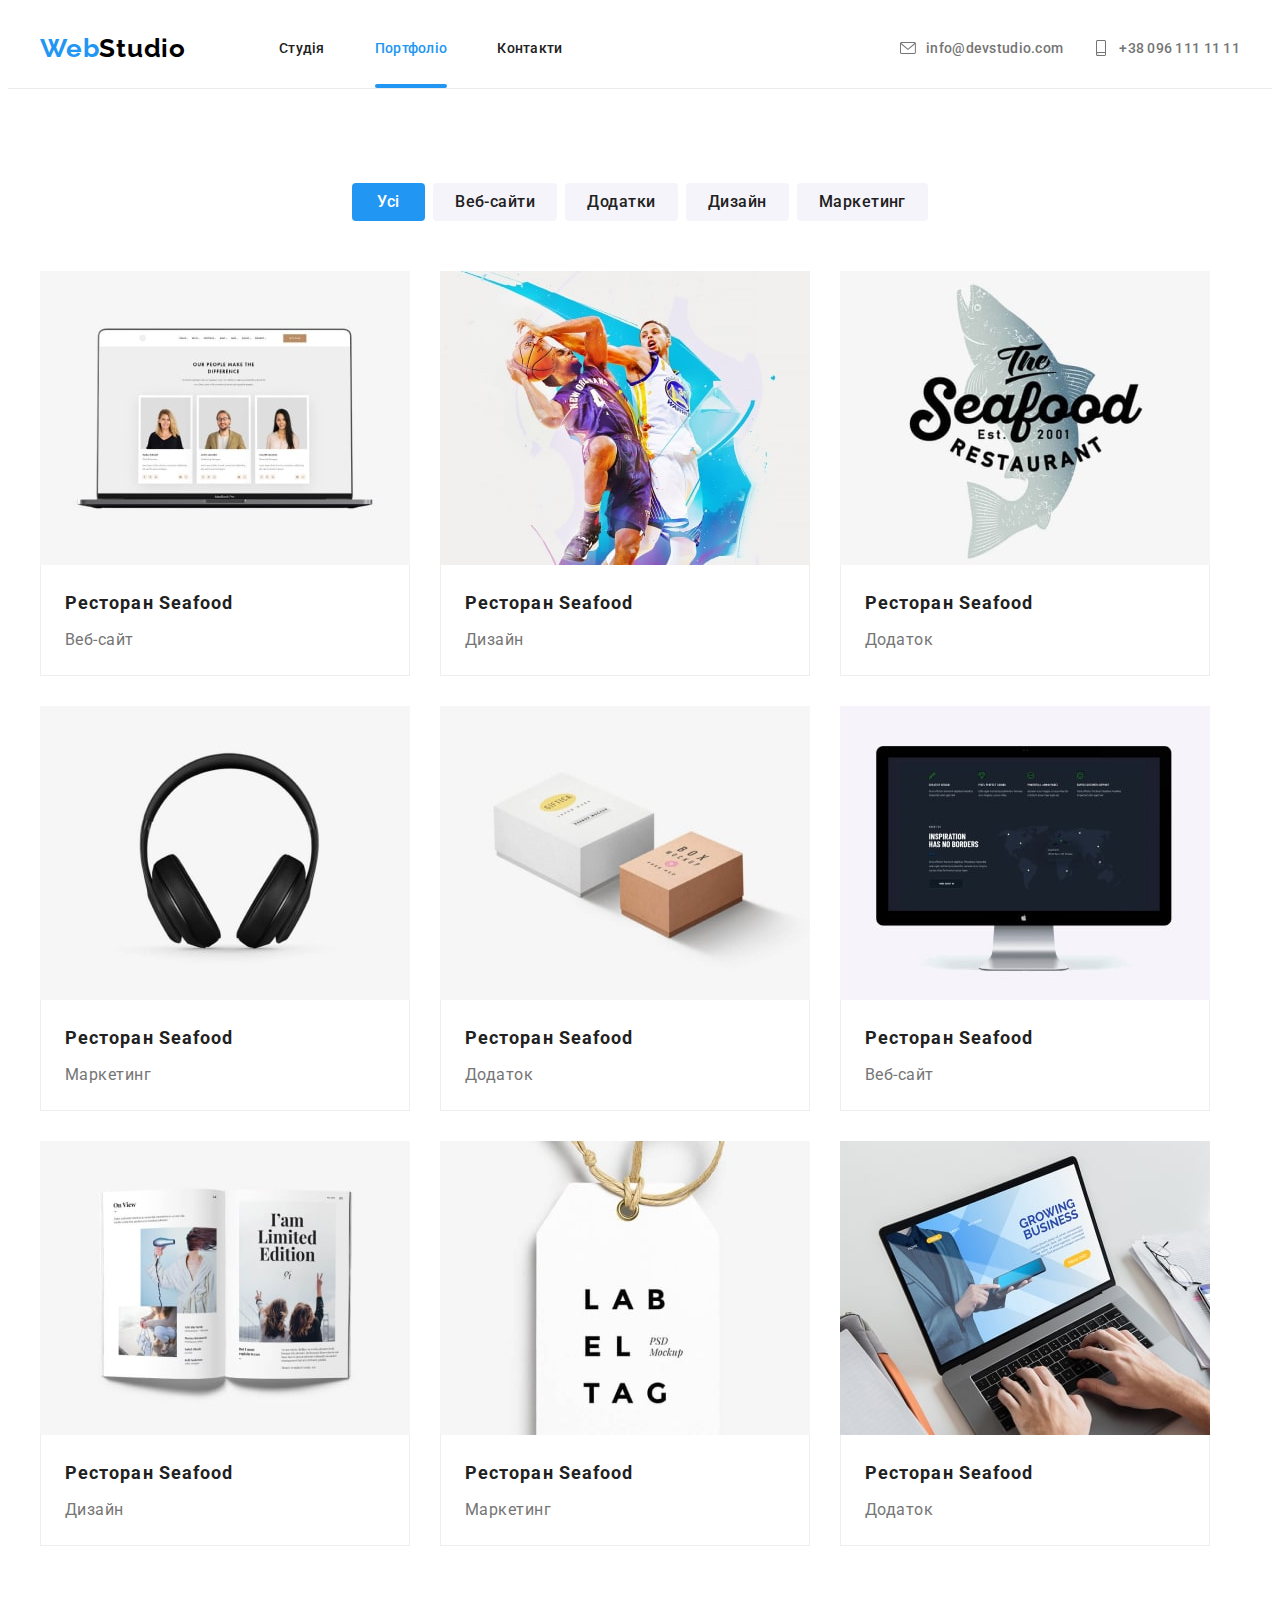
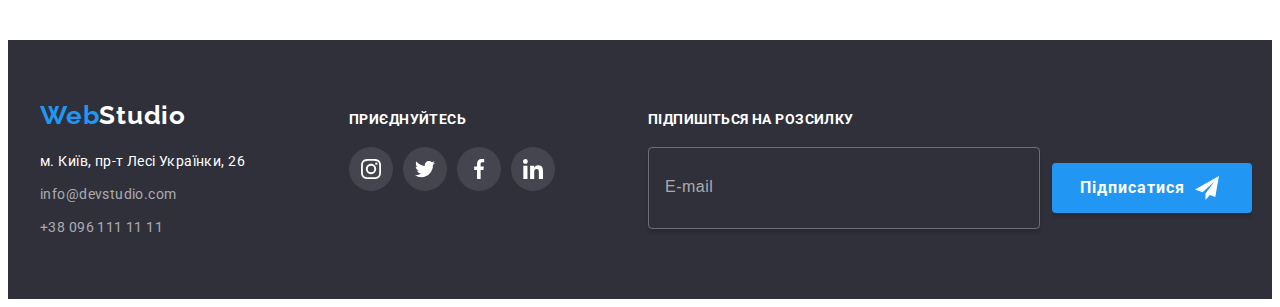
==== portfolio.html @ dbd028e9 "created repository" ====
<!DOCTYPE html>
<html lang="uk">
  <head>
    <meta charset="UTF-8" />
    <meta name="viewport" content="width=device-width, initial-scale=1.0" />
    <title>WebStudio</title>
    <link rel="preconnect" href="https://fonts.googleapis.com" />
    <link rel="preconnect" href="https://fonts.gstatic.com" crossorigin />
    <link
      href="https://fonts.googleapis.com/css2?family=Raleway:wght@700&family=Roboto:wght@400;500;700;900&display=swap"
      rel="stylesheet"
    />
    <link
      rel="stylesheet"
      href="https://cdnjs.cloudflare.com/ajax/libs/modern-normalize/2.0.0/modern-normalize.min.css"
      integrity="sha512-4xo8blKMVCiXpTaLzQSLSw3KFOVPWhm/TRtuPVc4WG6kUgjH6J03IBuG7JZPkcWMxJ5huwaBpOpnwYElP/m6wg=="
      crossorigin="anonymous"
      referrerpolicy="no-referrer"
    />
    <link rel="stylesheet" href="./css/styles.css" />
  </head>
  <body>
    <!-- header -->
    <header class="header">
      <div class="container header-wrapper">
        <nav class="site-nav-wrapper">
          <a class="logo" href="./index.html" lang="en"
            ><span class="accent">Web</span>Studio</a
          >
          <ul class="site-nav">
            <li class="site-nav-item">
              <a href="./index.html" class="link site-nav-link">Студія</a>
            </li>
            <li class="site-nav-item">
              <a href="./portfolio.html" class="link current site-nav-link"
                >Портфоліо</a
              >
            </li>
            <li class="site-nav-item">
              <a href="" class="link site-nav-link">Контакти</a>
            </li>
          </ul>
        </nav>

        <ul class="header-contacts-wrapper">
          <li class="header-contacts-item">
            <a href="mailto:info@devstudio.com" class="link contacts-link">
              <svg class="header-contacts-icon">
                <use href="./images/icons.svg#icon-envelope"></use>
              </svg>
              info@devstudio.com</a
            >
          </li>
          <li class="header-contacts-item">
            <a href="tel:+380961111111" class="link contacts-link">
              <svg class="header-contacts-icon">
                <use href="./images/icons.svg#icon-smartphone"></use></svg
              >+38 096 111 11 11</a
            >
          </li>
        </ul>
      </div>
    </header>

    <!-- main content -->
    <main>
      <section class="portfolio">
        <div class="container">
          <h1 class="visually-hidden">Портфоліо</h1>
          <ul class="list button-list">
            <li>
              <button type="button" class="button portfolio-button accent">
                Усі
              </button>
            </li>
            <li>
              <button type="button" class="button portfolio-button">
                Веб-сайти
              </button>
            </li>
            <li>
              <button type="button" class="button portfolio-button">
                Додатки
              </button>
            </li>
            <li>
              <button type="button" class="button portfolio-button">
                Дизайн
              </button>
            </li>
            <li>
              <button type="button" class="button portfolio-button">
                Маркетинг
              </button>
            </li>
          </ul>
          <!-- portfolio cards -->
          <ul class="list cards-list">
            <li class="cards-item">
              <a class="link cards-link" href=""
                ><div class="cards-thumb">
                  <img
                    class="carts-pic"
                    src="./images/portfolio-1.jpg"
                    alt="Ресторан"
                    width="370"
                    height="294"
                  />
                  <div class="hover-overlay">
                    <p class="overlay-content">
                      Ресурс пропонує комплексні пропозиції з різним рівнем
                      функціоналу та сервісів. Все це дозволить відвідувачу
                      отримати вичерпні відомості про компанію чи приватну
                      особу.
                    </p>
                  </div>
                </div>
                <div class="cards-content">
                  <h2 class="portfolio-title">Ресторан Seafood</h2>
                  <p class="portfolio-subtitle">Веб-сайт</p>
                </div>
              </a>
            </li>
            <li class="cards-item">
              <a class="link cards-link" href=""
                ><div class="cards-thumb">
                  <img
                    class="carts-pic"
                    src="./images/portfolio-2.jpg"
                    alt="Ресторан"
                    width="370"
                    height="294"
                  />
                  <div class="hover-overlay">
                    <p class="overlay-content">
                      Ресурс пропонує комплексні пропозиції з різним рівнем
                      функціоналу та сервісів. Все це дозволить відвідувачу
                      отримати вичерпні відомості про компанію чи приватну
                      особу.
                    </p>
                  </div>
                </div>
                <div class="cards-content">
                  <h2 class="portfolio-title">Ресторан Seafood</h2>
                  <p class="portfolio-subtitle">Дизайн</p>
                </div>
              </a>
            </li>
            <li class="cards-item">
              <a class="link cards-link" href=""
                ><div class="cards-thumb">
                  <img
                    class="carts-pic"
                    src="./images/portfolio-3.jpg"
                    alt="Ресторан"
                    width="370"
                    height="294"
                  />
                  <div class="hover-overlay">
                    <p class="overlay-content">
                      Ресурс пропонує комплексні пропозиції з різним рівнем
                      функціоналу та сервісів. Все це дозволить відвідувачу
                      отримати вичерпні відомості про компанію чи приватну
                      особу.
                    </p>
                  </div>
                </div>
                <div class="cards-content">
                  <h2 class="portfolio-title">Ресторан Seafood</h2>
                  <p class="portfolio-subtitle">Додаток</p>
                </div>
              </a>
            </li>
            <li class="cards-item">
              <a class="link cards-link" href=""
                ><div class="cards-thumb">
                  <img
                    class="carts-pic"
                    src="./images/portfolio-4.jpg"
                    alt="Ресторан"
                    width="370"
                    height="294"
                  />
                  <div class="hover-overlay">
                    <p class="overlay-content">
                      Ресурс пропонує комплексні пропозиції з різним рівнем
                      функціоналу та сервісів. Все це дозволить відвідувачу
                      отримати вичерпні відомості про компанію чи приватну
                      особу.
                    </p>
                  </div>
                </div>
                <div class="cards-content">
                  <h2 class="portfolio-title">Ресторан Seafood</h2>
                  <p class="portfolio-subtitle">Маркетинг</p>
                </div>
              </a>
            </li>
            <li class="cards-item">
              <a class="link cards-link" href=""
                ><div class="cards-thumb">
                  <img
                    class="carts-pic"
                    src="./images/portfolio-5.jpg"
                    alt="Ресторан"
                    width="370"
                    height="294"
                  />
                  <div class="hover-overlay">
                    <p class="overlay-content">
                      Ресурс пропонує комплексні пропозиції з різним рівнем
                      функціоналу та сервісів. Все це дозволить відвідувачу
                      отримати вичерпні відомості про компанію чи приватну
                      особу.
                    </p>
                  </div>
                </div>
                <div class="cards-content">
                  <h2 class="portfolio-title">Ресторан Seafood</h2>
                  <p class="portfolio-subtitle">Додаток</p>
                </div>
              </a>
            </li>
            <li class="cards-item">
              <a class="link cards-link" href=""
                ><div class="cards-thumb">
                  <img
                    class="carts-pic"
                    src="./images/portfolio-6.jpg"
                    alt="Ресторан"
                    width="370"
                    height="294"
                  />
                  <div class="hover-overlay">
                    <p class="overlay-content">
                      Ресурс пропонує комплексні пропозиції з різним рівнем
                      функціоналу та сервісів. Все це дозволить відвідувачу
                      отримати вичерпні відомості про компанію чи приватну
                      особу.
                    </p>
                  </div>
                </div>
                <div class="cards-content">
                  <h2 class="portfolio-title">Ресторан Seafood</h2>
                  <p class="portfolio-subtitle">Веб-сайт</p>
                </div>
              </a>
            </li>
            <li class="cards-item">
              <a class="link cards-link" href=""
                ><div class="cards-thumb">
                  <img
                    class="carts-pic"
                    src="./images/portfolio-7.jpg"
                    alt="Ресторан"
                    width="370"
                    height="294"
                  />
                  <div class="hover-overlay">
                    <p class="overlay-content">
                      Ресурс пропонує комплексні пропозиції з різним рівнем
                      функціоналу та сервісів. Все це дозволить відвідувачу
                      отримати вичерпні відомості про компанію чи приватну
                      особу.
                    </p>
                  </div>
                </div>
                <div class="cards-content">
                  <h2 class="portfolio-title">Ресторан Seafood</h2>
                  <p class="portfolio-subtitle">Дизайн</p>
                </div>
              </a>
            </li>
            <li class="cards-item">
              <a class="link cards-link" href=""
                ><div class="cards-thumb">
                  <img
                    class="carts-pic"
                    src="./images/portfolio-8.jpg"
                    alt="Ресторан"
                    width="370"
                    height="294"
                  />
                  <div class="hover-overlay">
                    <p class="overlay-content">
                      Ресурс пропонує комплексні пропозиції з різним рівнем
                      функціоналу та сервісів. Все це дозволить відвідувачу
                      отримати вичерпні відомості про компанію чи приватну
                      особу.
                    </p>
                  </div>
                </div>
                <div class="cards-content">
                  <h2 class="portfolio-title">Ресторан Seafood</h2>
                  <p class="portfolio-subtitle">Маркетинг</p>
                </div>
              </a>
            </li>
            <li class="cards-item">
              <a class="link cards-link" href=""
                ><div class="cards-thumb">
                  <img
                    class="carts-pic"
                    src="./images/portfolio-9.jpg"
                    alt="Ресторан"
                    width="370"
                    height="294"
                  />
                  <div class="hover-overlay">
                    <p class="overlay-content">
                      Ресурс пропонує комплексні пропозиції з різним рівнем
                      функціоналу та сервісів. Все це дозволить відвідувачу
                      отримати вичерпні відомості про компанію чи приватну
                      особу.
                    </p>
                  </div>
                </div>
                <div class="cards-content">
                  <h2 class="portfolio-title">Ресторан Seafood</h2>
                  <p class="portfolio-subtitle">Додаток</p>
                </div>
              </a>
            </li>
          </ul>
        </div>
      </section>
    </main>

    <!-- footer -->
    <footer class="footer">
      <div class="container footer-container">
        <div class="footer-nav">
          <a href="./index.html" lang="en" class="logo"
            ><span class="accent">Web</span>Studio</a
          >
          <address class="address">
            <!-- address list -->
            <ul class="address-list">
              <li class="address-item">
                <a
                  href="https://maps.app.goo.gl/XvSEpXmjgRdSqmz17"
                  target="_blank"
                  rel="nofollow noreferrer noopener"
                  class="link address-map"
                  >м. Київ, пр-т Лесі Українки, 26</a
                >
              </li>
              <li class="address-item">
                <a href="mailto:info@devstudio.com" class="link address-link"
                  >info@devstudio.com</a
                >
              </li>
              <li class="address-item">
                <a href="tel:+380961111111" class="link address-link"
                  >+38 096 111 11 11</a
                >
              </li>
            </ul>
          </address>
        </div>

        <div class="follow-container">
          <p class="follow-title">приєднуйтесь</p>
          <ul class="footer-follow-list">
            <li class="follow-item">
              <a
                href=""
                class="footer-link"
                target="_blank"
                rel="noopener noreferrer nofollow"
              >
                <svg class="footer-icon">
                  <use href="./images/icons.svg#icon-instagram"></use>
                </svg>
              </a>
            </li>
            <li class="follow-item">
              <a
                href=""
                class="footer-link"
                target="_blank"
                rel="noopener noreferrer nofollow"
              >
                <svg class="footer-icon">
                  <use href="./images/icons.svg#icon-twitter"></use>
                </svg>
              </a>
            </li>
            <li class="follow-item">
              <a
                href=""
                class="footer-link"
                target="_blank"
                rel="noopener noreferrer nofollow"
              >
                <svg class="footer-icon">
                  <use href="./images/icons.svg#icon-facebook"></use>
                </svg>
              </a>
            </li>
            <li class="follow-item">
              <a
                href=""
                class="footer-link"
                target="_blank"
                rel="noopener noreferrer nofollow"
              >
                <svg class="footer-icon">
                  <use href="./images/icons.svg#icon-linkedin"></use>
                </svg>
              </a>
            </li>
          </ul>
        </div>

        <form class="subscribe-container">
          <p class="subscribe-title">Підпишіться на розсилку</p>
          <div class="subscribe-input-container">
            <input
              type="email"
              name="subscribe-input"
              class="subscribe-input"
              placeholder="E-mail"
            />
            <button type="submit" class="button primary btn-subscribe">
              Підписатися
              <svg class="subscribe-icon" width="24" height="24">
                <use href="./images/icons.svg#icon-send"></use>
              </svg>
            </button>
          </div>
        </form>
      </div>
    </footer>
  </body>
</html>
---- css/styles.css ----
:root {
  --accent-color: #2196f3;
  --primary-black-color: #000000;
  --primary-white-color: #ffffff;
  --primary-text-color: #757575;
  --secondary-text-color: #212121;
  --inverse-light-text-color: rgba(255, 255, 255, 0.6);
  --lightest-gray-color: #f5f4fa;
  --gray-color: #afb1b8;
}

/* main styles */
body {
  font-family: "Roboto", sans-serif;
  font-size: 14px;
  background-color: var(--primary-white-color);
  color: var(--primary-text-color);
}

h1,
h2,
h3,
h4,
h5,
h6,
p {
  margin: 0;
}

ul {
  padding: 0;
  margin: 0;
  list-style: none;
}

.link {
  text-decoration: none;
  color: var(--primary-text-color);
}

.container {
  width: 1200px;
  margin: 0 auto;
  padding-left: 15px;
  padding-right: 15px;
  /* outline: 2px solid tomato; */
}

.visually-hidden {
  position: absolute;
  width: 1px;
  height: 1px;
  margin: -1px;
  border: 0;
  padding: 0;

  white-space: nowrap;
  clip-path: inset(100%);
  clip: rect(0 0 0 0);
  overflow: hidden;
}

/* buttons */
.button {
  padding: 10px 32px;
  min-width: 200px;
  border-width: 0;
  border-radius: 4px;
  cursor: pointer;

  font-family: inherit;
  color: var(--primary-white-color);
  text-align: center;
}

.button.primary {
  font-weight: 700;
  font-size: 16px;
  line-height: 1.87;
  letter-spacing: 0.06em;
  background-color: #2196f3;
  box-shadow: 0 4px 4px 0 rgba(0, 0, 0, 0.15);
}

.button.primary:active {
  box-shadow: 0 4px 4px 0 rgba(0, 0, 0, 0.15);
  background: #188ce8;
}

/* header */
.header {
  /* padding-top: 24px;
  padding-bottom: 25px; */
  border-bottom: 1px solid #ececec;
}

.header-wrapper {
  display: flex;
  align-items: center;
}

/* logo */
.logo {
  margin-right: 93px;

  font-family: "Raleway", sans-serif;
  font-weight: 700;
  font-size: 26px;
  letter-spacing: 0.03em;
  text-decoration: none;

  color: var(--primary-black-color);
}
.logo .accent {
  color: var(--accent-color);
}

/* navigation */
.site-nav-wrapper {
  display: flex;
  align-items: center;
  margin-right: auto;
}

.site-nav {
  display: flex;
  align-items: center;
  column-gap: 50px;
}

.site-nav-link {
  position: relative;
  display: block;
  padding-top: 32px;
  padding-bottom: 32px;
}

.current.site-nav-link::after {
  content: "";
  position: absolute;
  left: 0;
  bottom: 0;
  display: block;
  width: 100%;
  height: 4px;

  background: #2196f3;
  border-radius: 2px;
}

.site-nav .link {
  font-weight: 500;
  letter-spacing: 0.02em;
  color: var(--secondary-text-color);

  transition: color 250ms cubic-bezier(0.4, 0, 0.2, 1);
}

.site-nav .link:hover,
.site-nav .link:focus {
  color: var(--accent-color);
}

.link.current {
  color: var(--accent-color);
}

/* contacts */

.header-contacts-wrapper {
  display: flex;
  gap: 30px;
  align-items: center;
}

.header-contacts-item {
  display: flex;
  gap: 10px;
  align-items: center;

  font-weight: 500;
  letter-spacing: 0.02em;
}

.contacts-link {
  display: flex;
  gap: 10px;
  align-items: center;
  padding-top: 20px;
  padding-bottom: 20px;

  transition-property: color;
  transition-duration: 250ms;
  transition-timing-function: cubic-bezier(0.4, 0, 0.2, 1);
}

.contacts-link:hover,
.contacts-link:focus {
  color: var(--accent-color);
}

.header-contacts-icon {
  width: 16px;
  height: 16px;
  fill: currentColor;
}

/* hero */
.hero {
  margin-right: auto;
  margin-left: auto;
  padding-top: 200px;
  padding-bottom: 200px;
  text-align: center;
  background: #c4c4c4;
  background-image: linear-gradient(
      rgba(47, 48, 58, 0.4),
      rgba(47, 48, 58, 0.4)
    ),
    url(../images/hero-bg.jpg);
  max-width: 1600px;
  background-repeat: no-repeat;
  background-position: center;
  background-size: cover;
}

.hero-title {
  width: 696px;
  margin-bottom: 30px;
  margin-left: auto;
  margin-right: auto;

  font-weight: 900;
  font-size: 44px;
  line-height: 1.36;
  letter-spacing: 0.06em;
  text-transform: uppercase;
  text-align: center;
  color: var(--primary-white-color);
}

/* sections */
.section {
  padding-top: 94px;
  padding-bottom: 94px;
}

.section .title {
  color: var(--secondary-text-color);
  font-size: 36px;
  letter-spacing: 0.03em;
  text-align: center;
}

/* benefits */

.benefits-list {
  display: flex;
  column-gap: 30px;
}

/* .benefits-item {
  background-color: teal;
} */

.benefits-pic {
  display: flex;
  justify-content: center;
  align-items: center;
  margin-bottom: 30px;
  width: 270px;
  height: 120px;
  background-color: var(--lightest-gray-color);
  border-radius: 4px;
}

.benefits-icon {
  width: 70px;
  height: 70px;
}

.benefits-title {
  margin-bottom: 10px;

  font-size: 14px;
  letter-spacing: 0.03em;
  text-transform: uppercase;
  color: var(--secondary-text-color);
}

.benefits .content {
  line-height: 1.71;
  letter-spacing: 0.03em;
}

/* what we do */
.works {
  padding-top: 0;
}

.works .title {
  margin-bottom: 50px;
}

.works-list {
  display: flex;
  column-gap: 30px;
}

.works-thumb {
  position: relative;
  width: 370px;
  height: 294px;
  background: var(--gray-color);
}

.works-pic {
  display: block;
  width: 100%;
  height: 100%;
  object-fit: cover;
}

.works-label {
  position: absolute;
  bottom: 0;
  left: 0;
  width: 100%;
  padding-top: 27px;
  padding-bottom: 27px;

  background: rgba(47, 48, 58, 0.8);
  font-weight: 700;
  letter-spacing: 0.03em;
  text-transform: uppercase;
  text-align: center;
  color: var(--primary-white-color);
}

/* our team */
.our-team {
  background: var(--lightest-gray-color);
}

.our-team .title {
  margin-bottom: 50px;
}

.team-list {
  display: flex;
  column-gap: 30px;
}

.team-item {
  border-radius: 0 0 4px 4px;
  width: 270px;

  box-shadow: 0 2px 1px 0 rgba(0, 0, 0, 0.2), 0 1px 1px 0 rgba(0, 0, 0, 0.14),
    0 1px 3px 0 rgba(0, 0, 0, 0.12);
  background: #fff;
}

.team-pic {
  display: block;
}

.team-item-content {
  padding: 30px 32px;
}

.our-team .subtitle {
  margin-bottom: 10px;

  font-weight: 500;
  font-size: 16px;
  letter-spacing: 0.03em;
  text-align: center;
  color: var(--secondary-text-color);
}

.team-position {
  margin-bottom: 16px;

  font-size: 16px;
  letter-spacing: 0.03em;
  text-align: center;
}

.socials-list {
  display: flex;
  column-gap: 10px;
}

.socials-item {
  width: 44px;
  height: 44px;
}

.social-link {
  width: 100%;
  height: 100%;
  display: flex;
  justify-content: center;
  align-items: center;
  background-color: var(--primary-white-color);
  border-radius: 50%;

  transition-property: background-color;
  transition-duration: 250ms;
  transition-timing-function: cubic-bezier(0.4, 0, 0.2, 1);
}

.social-link:hover,
.social-link:focus {
  background-color: var(--accent-color);
}

.social-link-icon {
  width: 20px;
  height: 20px;
  fill: var(--gray-color);

  transition-property: fill;
  transition-duration: 250ms;
  transition-timing-function: cubic-bezier(0.4, 0, 0.2, 1);
}

.social-link:hover .social-link-icon {
  fill: var(--primary-white-color);
}

.social-link:focus .social-link-icon {
  fill: var(--primary-white-color);
}

/* clients */

.clients .title {
  margin-bottom: 50px;
}

.clients-list {
  display: flex;
  column-gap: 30px;
}

.clients-item {
  width: 170px;
  height: 92px;
}

.clients-link {
  display: flex;
  justify-content: center;
  align-items: center;
  width: 100%;
  height: 100%;
  color: #afb1b8;
  border: 1px solid #afb1b8;
  border-radius: 4px;

  transition: color 250ms cubic-bezier(0.4, 0, 0.2, 1),
    border-color 250ms cubic-bezier(0.4, 0, 0.2, 1);
}

.clients-link:hover,
.clients-link:focus {
  color: var(--accent-color);
  border-color: var(--accent-color);
}

.clients-icon {
  width: 106px;
  height: 60px;
  fill: currentColor;
}

/* footer */
.footer {
  padding-top: 60px;
  padding-bottom: 60px;
  background: #2f303a;
}

.footer-container {
  display: flex;
  align-items: baseline;
}

.footer-nav {
  margin-right: 70px;
}

.footer .logo {
  display: block;
  margin-bottom: 20px;

  color: var(--primary-white-color);
}

.address {
  line-height: 1.71;
  font-style: normal;
  letter-spacing: 0.03em;
}

.address .link {
  transition: color 250ms cubic-bezier(0.4, 0, 0.2, 1);
}

.address .link:hover,
.address .link:focus {
  color: var(--accent-color);
}

.address-item {
  display: block;
  margin-bottom: 9px;
}

.address-item:last-child {
  margin-bottom: 0;
}

.address-map {
  color: var(--primary-white-color);
}

.address-link {
  letter-spacing: 0.03em;
  color: var(--inverse-light-text-color);
}

/* follow list */
.follow-container {
  /* margin-top: 12px; */
  margin-right: 93px;
}

.follow-title,
.subscribe-title {
  margin-bottom: 20px;

  font-weight: 700;
  letter-spacing: 0.03em;
  text-transform: uppercase;
  color: var(--primary-white-color);
}

.footer-follow-list {
  display: flex;
  column-gap: 10px;
}

.follow-item {
  width: 44px;
  height: 44px;
}

.footer-link {
  display: flex;
  align-items: center;
  justify-content: center;
  width: 100%;
  height: 100%;
  background-color: rgba(255, 255, 255, 0.1);
  border-radius: 50%;
  color: var(--primary-white-color);

  transition: background-color 250ms cubic-bezier(0.4, 0, 0.2, 1);
}

.footer-icon {
  width: 20px;
  height: 20px;
  fill: currentColor;
}

.footer-link:hover,
.footer-link:focus {
  background-color: var(--accent-color);
}

.subscribe-container {
  display: flex;
  flex-direction: column;
}

.subscribe-label {
  display: block;
}

.subscribe-input {
  padding: 15px 16px;
  width: 358px;
  height: 50px;

  color: var(--primary-white-color);
  border: 1px solid rgba(255, 255, 255, 0.3);
  border-radius: 4px;
  box-shadow: 0 4px 4px 0 rgba(0, 0, 0, 0.15);
  background: rgba(33, 150, 243, 0);
}

.subscribe-input::placeholder {
  font-size: 16px;
  line-height: 1.25;
  letter-spacing: 0.03em;
  color: rgba(255, 255, 255, 0.6);
}

.subscribe-input-container {
  display: flex;
  align-items: center;
  gap: 12px;
}

.subscribe-icon {
  fill: var(--primary-white-color);
}

.btn-subscribe {
  display: flex;
  align-items: center;
  gap: 10px;
  padding-left: 28px;
  padding-right: 28px;
}

/* portfolio page styles */

.portfolio {
  padding-bottom: 94px;
  padding-top: 94px;
}

.button-list {
  display: flex;
  gap: 8px;
  justify-content: center;
  margin-bottom: 50px;
}

.portfolio-button {
  padding: 6px 22px;
  min-width: 73px;

  font-weight: 500;
  font-size: 16px;
  line-height: 1.62;
  letter-spacing: 0.03em;
  color: var(--secondary-text-color);
  background-color: var(--lightest-gray-color);

  transition: background-color 250ms cubic-bezier(0.4, 0, 0.2, 1),
    box-shadow 250ms cubic-bezier(0.4, 0, 0.2, 1),
    color 250ms cubic-bezier(0.4, 0, 0.2, 1);
}

.portfolio-button:hover,
.portfolio-button:focus {
  background-color: var(--accent-color);
  box-shadow: 0 2px 2px 0 rgba(0, 0, 0, 0.12), 0 1px 2px 0 rgba(0, 0, 0, 0.08),
    0 3px 1px 0 rgba(0, 0, 0, 0.1);
  color: var(--primary-white-color);
}

.portfolio-button.accent {
  background-color: var(--accent-color);
  color: var(--primary-white-color);
}

.cards-list {
  display: flex;
  flex-wrap: wrap;
  gap: 30px;
}

.cards-link {
  display: block;

  transition: box-shadow 250ms cubic-bezier(0.4, 0, 0.2, 1);
}

.cards-link:hover,
.cards-link:focus {
  box-shadow: 1px 4px 6px 0 rgba(0, 0, 0, 0.16), 0 4px 4px 0 rgba(0, 0, 0, 0.06),
    0 1px 1px 0 rgba(0, 0, 0, 0.12);
}

.cards-thumb {
  position: relative;
  overflow: hidden;

  width: 370px;
  height: 294px;
}

.hover-overlay {
  position: absolute;
  top: 0;
  left: 0;
  width: 100%;
  height: 100%;
  overflow: hidden;

  display: flex;
  align-items: center;
  padding: 24px 24px;

  background: rgba(33, 150, 243, 0.9);

  transform: translatey(100%);
  transition: transform 250ms cubic-bezier(0.4, 0, 0.2, 1);
}

.cards-link:hover .hover-overlay {
  transform: translatey(0);
}

.overlay-content {
  font-size: 18px;
  line-height: 1.56;
  letter-spacing: 0.03em;
  color: var(--primary-white-color);
}

.carts-pic {
  display: block;
  width: 100%;
  height: 100%;
  object-fit: cover;
}

.cards-content {
  border: 1px solid #eee;
  border-top: 0;
  padding: 20px 24px;
}

.portfolio-title {
  margin-bottom: 4px;

  font-size: 18px;
  line-height: 2;
  letter-spacing: 0.06em;
  color: var(--secondary-text-color);
}

.portfolio-subtitle {
  font-size: 16px;
  line-height: 1.87;
  letter-spacing: 0.03em;
}

/* modal styles */
.backdrop {
  position: fixed;
  top: 0;
  left: 0;
  width: 100%;
  height: 100%;
  background-color: rgba(0, 0, 0, 0.2);
  opacity: 1;

  transition: opacity 250ms cubic-bezier(0.4, 0, 0.2, 1),
    visibility 250ms cubic-bezier(0.4, 0, 0.2, 1);
}

.backdrop.is-hidden {
  visibility: none;
  opacity: 0;
  pointer-events: none;
}

.backdrop.is-hidden .modal {
  transform: translate(-50%, -50%) scale(1.1);
}

.modal {
  position: absolute;
  left: 50%;
  top: 50%;
  padding: 40px;

  width: 528px;
  height: 581px;

  border-radius: 4px;
  background: var(--primary-white-color);
  box-shadow: 0 2px 1px 0 rgba(0, 0, 0, 0.2), 0 1px 1px 0 rgba(0, 0, 0, 0.14),
    0 1px 3px 0 rgba(0, 0, 0, 0.12);

  transform: translate(-50%, -50%) scale(1);
  transition: transform 250ms cubic-bezier(0.4, 0, 0.2, 1);
}

.btn-close {
  position: absolute;
  right: 8px;
  top: 8px;

  width: 30px;
  height: 30px;
  cursor: pointer;
  display: flex;
  justify-content: center;
  align-items: center;

  border-radius: 50%;
  stroke-width: 10px;
  background-color: var(--primary-white-color);
  border-color: rgba(0, 0, 0, 0.1);
  color: var(--primary-black-color);

  transition: color 250ms cubic-bezier(0.4, 0, 0.2, 1);
}

/* 
  border-color: rgba(0, 0, 0, 0.1);
  background-color: var(--primary-white-color);
  background-image: url(../images/close-black.svg);
  background-repeat: no-repeat;
  background-position: center;
} */

.btn-close:hover {
  color: var(--accent-color);
}

.modal-close-icon {
  fill: currentColor;
}

.modal-title {
  margin-bottom: 12px;

  font-size: 20px;
  font-weight: 700;
  letter-spacing: 0.03em;
  text-align: center;
  color: var(--secondary-text-color);
}

.modal-form {
  width: 100%;
}

.modal-field {
  margin-bottom: 10px;
  width: 100%;
}

.input-label {
  display: block;
  margin-bottom: 4px;

  font-size: 12px;
  letter-spacing: 0.01em;
}

.input-wrap {
  position: relative;
}

.input {
  padding-left: 42px;
  width: 100%;
  height: 40px;

  border: 1px solid rgba(33, 33, 33, 0.2);
  border-radius: 4px;

  outline: transparent;
}

.input:focus,
.input-comment:focus {
  border-color: var(--accent-color);
}

.input:focus + .input-icon {
  fill: var(--accent-color);
}

.input-icon {
  position: absolute;
  left: 12px;
  top: 50%;
  transform: translateY(-50%);

  fill: var(--secondary-text-color);
}

.textarea-field {
  margin-bottom: 20px;
}

.input-comment {
  display: block;
  width: 100%;
  height: 120px;
  padding: 12px 16px;
  resize: none;

  border-radius: 4px;
  border: 1px solid rgba(33, 33, 33, 0.2);
  outline: transparent;
}

.input-comment::placeholder {
  font-size: 12px;
  letter-spacing: 0.01em;
  color: rgba(117, 117, 117, 0.5);
}

.checkbox-field {
  display: flex;
  align-items: center;
  margin-bottom: 30px;
  padding-left: 12px;
}

.hidden {
  width: 1px;
  height: 1px;
  margin: -1px;
  border: 0;
  padding: 0;

  white-space: nowrap;
  clip-path: inset(100%);
  clip: rect(0 0 0 0);
  overflow: hidden;
}

.checkbox {
  display: flex;
  justify-content: center;
  align-items: center;
  width: 16px;
  height: 15px;
  border: 2px solid var(--secondary-text-color);
  fill: transparent;
}

.checkbox-icon {
  width: 11px;
  height: 8px;
}

.modal-check:checked + .checkbox-label > .checkbox {
  background-color: var(--accent-color);
  border: none;
  fill: var(--primary-white-color);
}

.modal-check:focus + .checkbox-label > .checkbox {
  border-color: var(--accent-color);
  fill: var(--primary-white-color);
}

.checkbox-label {
  display: flex;
  align-items: center;
  gap: 8px;

  line-height: 1.71;
  letter-spacing: 0.03em;
}

.agreement-link {
  text-decoration: underline;
  text-decoration-skip-ink: none;
  color: var(--accent-color);
}

.btn-submit {
  display: block;
  margin-right: auto;
  margin-left: auto;
}
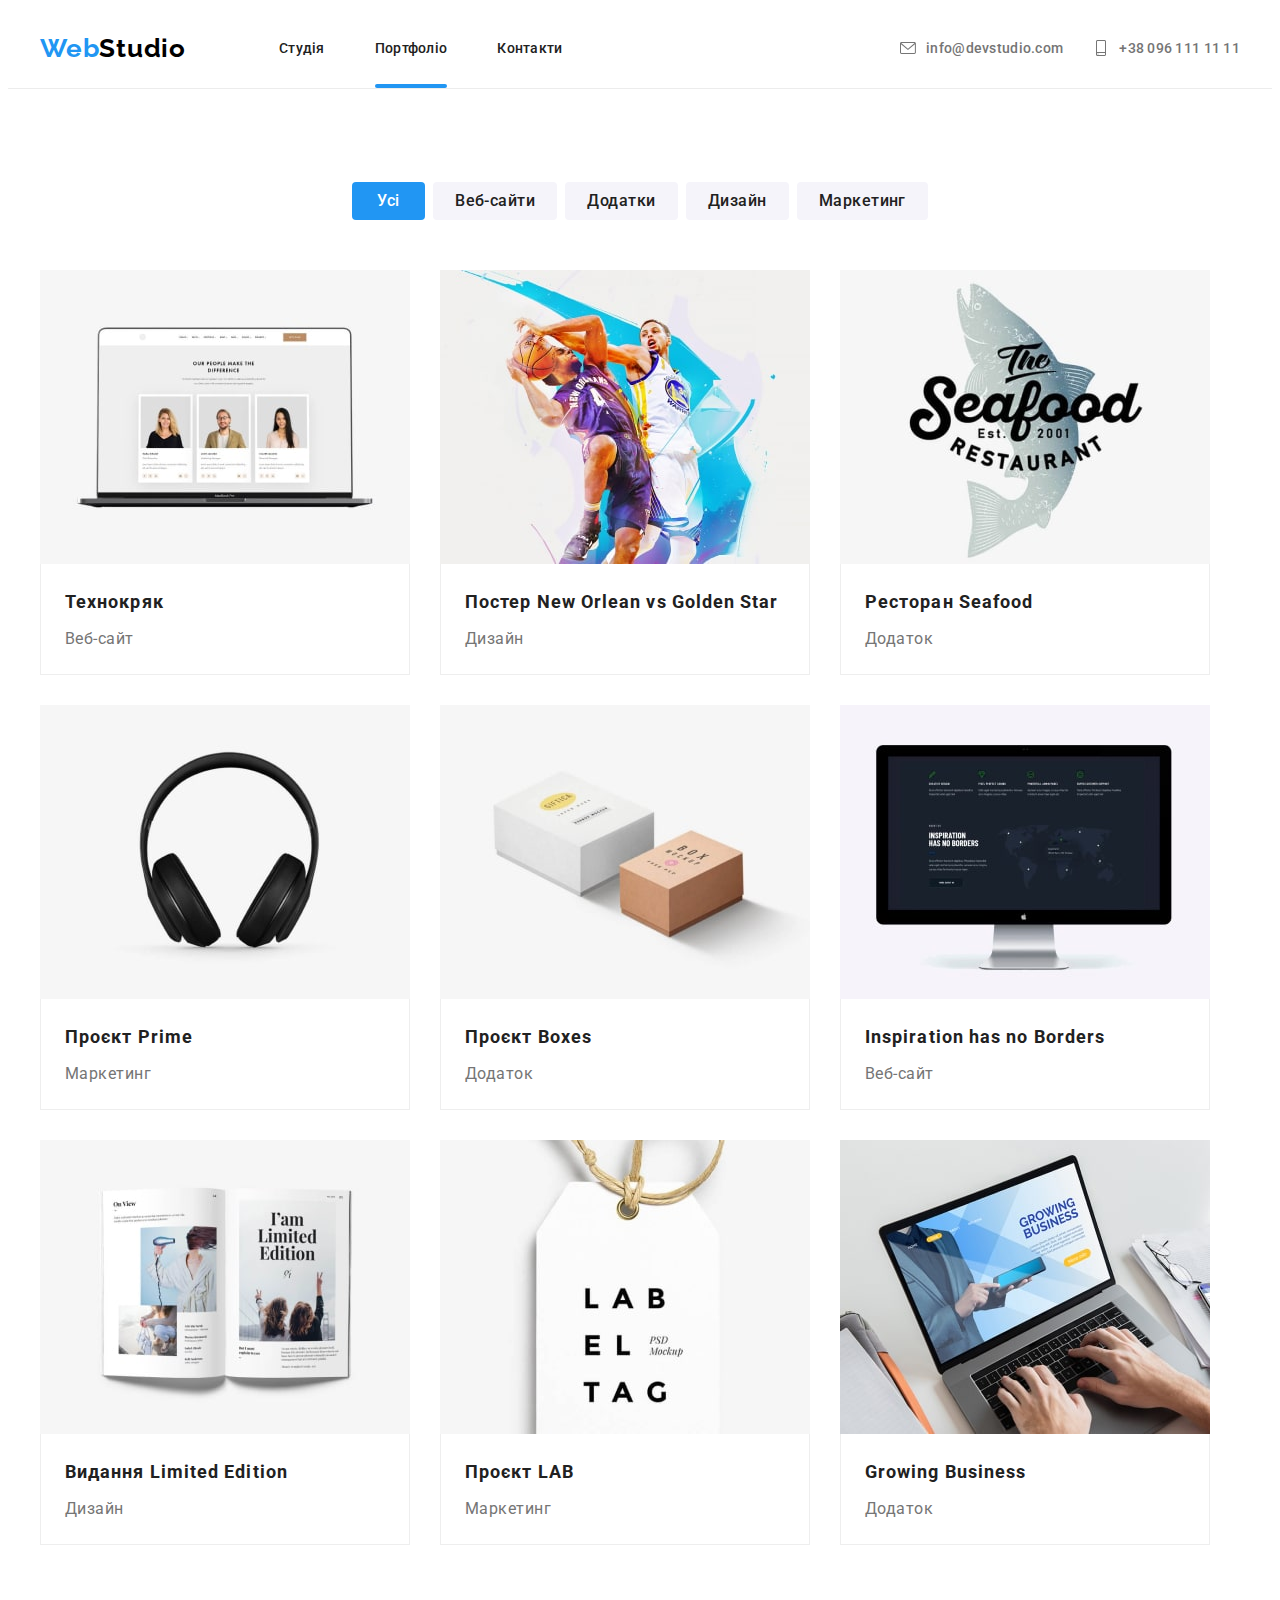
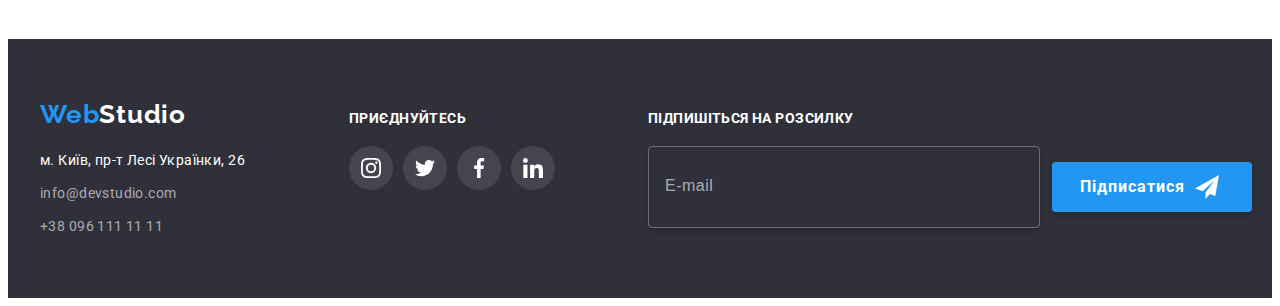
==== commit 7dd9afa6: "refactoring" ====
--- a/portfolio.html
+++ b/portfolio.html
@@ -17,43 +17,51 @@
       crossorigin="anonymous"
       referrerpolicy="no-referrer"
     />
+    <link rel="stylesheet" href="./css/main.min.css" />
     <link rel="stylesheet" href="./css/styles.css" />
   </head>
   <body>
     <!-- header -->
     <header class="header">
-      <div class="container header-wrapper">
-        <nav class="site-nav-wrapper">
+      <div class="container header__container">
+        <nav class="navigation">
+          <!-- logo -->
           <a class="logo" href="./index.html" lang="en"
-            ><span class="accent">Web</span>Studio</a
+            ><span class="logo__accent">Web</span>Studio</a
           >
-          <ul class="site-nav">
-            <li class="site-nav-item">
-              <a href="./index.html" class="link site-nav-link">Студія</a>
-            </li>
-            <li class="site-nav-item">
-              <a href="./portfolio.html" class="link current site-nav-link"
+
+          <ul class="header-nav">
+            <li class="header-nav__item">
+              <a href="./index.html" class="header-nav__link link">Студія</a>
+            </li>
+            <li class="header-nav__item">
+              <a
+                href="./portfolio.html"
+                class="header-nav__link header-nav__link--current link"
                 >Портфоліо</a
               >
             </li>
-            <li class="site-nav-item">
-              <a href="" class="link site-nav-link">Контакти</a>
+            <li class="header-nav__item">
+              <a href="" class="link header-nav__link">Контакти</a>
             </li>
           </ul>
         </nav>
 
-        <ul class="header-contacts-wrapper">
-          <li class="header-contacts-item">
-            <a href="mailto:info@devstudio.com" class="link contacts-link">
-              <svg class="header-contacts-icon">
+        <ul class="header-contacts">
+          <li class="header-contacts__item">
+            <a
+              href="mailto:info@devstudio.com"
+              class="header-contacts__link link"
+            >
+              <svg class="header-contacts__icon">
                 <use href="./images/icons.svg#icon-envelope"></use>
               </svg>
               info@devstudio.com</a
             >
           </li>
-          <li class="header-contacts-item">
-            <a href="tel:+380961111111" class="link contacts-link">
-              <svg class="header-contacts-icon">
+          <li class="header-contacts__item">
+            <a href="tel:+380961111111" class="header-contacts__link link">
+              <svg class="header-contacts__icon">
                 <use href="./images/icons.svg#icon-smartphone"></use></svg
               >+38 096 111 11 11</a
             >
@@ -67,257 +75,258 @@
       <section class="portfolio">
         <div class="container">
           <h1 class="visually-hidden">Портфоліо</h1>
-          <ul class="list button-list">
+          <ul class="button-list list">
             <li>
-              <button type="button" class="button portfolio-button accent">
+              <button type="button" class="button button--primary-small accent">
                 Усі
               </button>
             </li>
             <li>
-              <button type="button" class="button portfolio-button">
+              <button type="button" class="button button--primary-small">
                 Веб-сайти
               </button>
             </li>
             <li>
-              <button type="button" class="button portfolio-button">
+              <button type="button" class="button button--primary-small">
                 Додатки
               </button>
             </li>
             <li>
-              <button type="button" class="button portfolio-button">
+              <button type="button" class="button button--primary-small">
                 Дизайн
               </button>
             </li>
             <li>
-              <button type="button" class="button portfolio-button">
+              <button type="button" class="button button--primary-small">
                 Маркетинг
               </button>
             </li>
           </ul>
           <!-- portfolio cards -->
-          <ul class="list cards-list">
-            <li class="cards-item">
-              <a class="link cards-link" href=""
-                ><div class="cards-thumb">
-                  <img
-                    class="carts-pic"
+          <ul class="list cards__list">
+            <li class="cards__item">
+              <a class="link cards__link" href=""
+                ><div class="cards__thumb">
+                  <img
+                    class="cards__pic"
                     src="./images/portfolio-1.jpg"
                     alt="Ресторан"
                     width="370"
                     height="294"
                   />
-                  <div class="hover-overlay">
-                    <p class="overlay-content">
-                      Ресурс пропонує комплексні пропозиції з різним рівнем
-                      функціоналу та сервісів. Все це дозволить відвідувачу
-                      отримати вичерпні відомості про компанію чи приватну
-                      особу.
-                    </p>
-                  </div>
-                </div>
-                <div class="cards-content">
-                  <h2 class="portfolio-title">Ресторан Seafood</h2>
-                  <p class="portfolio-subtitle">Веб-сайт</p>
-                </div>
-              </a>
-            </li>
-            <li class="cards-item">
-              <a class="link cards-link" href=""
-                ><div class="cards-thumb">
-                  <img
-                    class="carts-pic"
+                  <div class="cards__overlay">
+                    <p class="cards__overlay-content">
+                      Ресурс пропонує комплексні пропозиції з різним рівнем
+                      функціоналу та сервісів. Все це дозволить відвідувачу
+                      отримати вичерпні відомості про компанію чи приватну
+                      особу.
+                    </p>
+                  </div>
+                </div>
+                <div class="cards__content">
+                  <h2 class="cards__title">Технокряк</h2>
+                  <p class="cards__subtitle">Веб-сайт</p>
+                </div>
+              </a>
+            </li>
+            <!--  -->
+            <li class="cards__item">
+              <a class="link cards__link" href=""
+                ><div class="cards__thumb">
+                  <img
+                    class="cards__pic"
                     src="./images/portfolio-2.jpg"
                     alt="Ресторан"
                     width="370"
                     height="294"
                   />
-                  <div class="hover-overlay">
-                    <p class="overlay-content">
-                      Ресурс пропонує комплексні пропозиції з різним рівнем
-                      функціоналу та сервісів. Все це дозволить відвідувачу
-                      отримати вичерпні відомості про компанію чи приватну
-                      особу.
-                    </p>
-                  </div>
-                </div>
-                <div class="cards-content">
-                  <h2 class="portfolio-title">Ресторан Seafood</h2>
-                  <p class="portfolio-subtitle">Дизайн</p>
-                </div>
-              </a>
-            </li>
-            <li class="cards-item">
-              <a class="link cards-link" href=""
-                ><div class="cards-thumb">
-                  <img
-                    class="carts-pic"
+                  <div class="cards__overlay">
+                    <p class="cards__overlay-content">
+                      Ресурс пропонує комплексні пропозиції з різним рівнем
+                      функціоналу та сервісів. Все це дозволить відвідувачу
+                      отримати вичерпні відомості про компанію чи приватну
+                      особу.
+                    </p>
+                  </div>
+                </div>
+                <div class="cards__content">
+                  <h2 class="cards__title">Постер New Orlean vs Golden Star</h2>
+                  <p class="cards__subtitle">Дизайн</p>
+                </div>
+              </a>
+            </li>
+            <li class="cards__item">
+              <a class="link cards__link" href=""
+                ><div class="cards__thumb">
+                  <img
+                    class="cards__pic"
                     src="./images/portfolio-3.jpg"
                     alt="Ресторан"
                     width="370"
                     height="294"
                   />
-                  <div class="hover-overlay">
-                    <p class="overlay-content">
-                      Ресурс пропонує комплексні пропозиції з різним рівнем
-                      функціоналу та сервісів. Все це дозволить відвідувачу
-                      отримати вичерпні відомості про компанію чи приватну
-                      особу.
-                    </p>
-                  </div>
-                </div>
-                <div class="cards-content">
-                  <h2 class="portfolio-title">Ресторан Seafood</h2>
-                  <p class="portfolio-subtitle">Додаток</p>
-                </div>
-              </a>
-            </li>
-            <li class="cards-item">
-              <a class="link cards-link" href=""
-                ><div class="cards-thumb">
-                  <img
-                    class="carts-pic"
+                  <div class="cards__overlay">
+                    <p class="cards__overlay-content">
+                      Ресурс пропонує комплексні пропозиції з різним рівнем
+                      функціоналу та сервісів. Все це дозволить відвідувачу
+                      отримати вичерпні відомості про компанію чи приватну
+                      особу.
+                    </p>
+                  </div>
+                </div>
+                <div class="cards__content">
+                  <h2 class="cards__title">Ресторан Seafood</h2>
+                  <p class="cards__subtitle">Додаток</p>
+                </div>
+              </a>
+            </li>
+            <li class="cards__item">
+              <a class="link cards__link" href=""
+                ><div class="cards__thumb">
+                  <img
+                    class="cards__pic"
                     src="./images/portfolio-4.jpg"
                     alt="Ресторан"
                     width="370"
                     height="294"
                   />
-                  <div class="hover-overlay">
-                    <p class="overlay-content">
-                      Ресурс пропонує комплексні пропозиції з різним рівнем
-                      функціоналу та сервісів. Все це дозволить відвідувачу
-                      отримати вичерпні відомості про компанію чи приватну
-                      особу.
-                    </p>
-                  </div>
-                </div>
-                <div class="cards-content">
-                  <h2 class="portfolio-title">Ресторан Seafood</h2>
-                  <p class="portfolio-subtitle">Маркетинг</p>
-                </div>
-              </a>
-            </li>
-            <li class="cards-item">
-              <a class="link cards-link" href=""
-                ><div class="cards-thumb">
-                  <img
-                    class="carts-pic"
+                  <div class="cards__overlay">
+                    <p class="cards__overlay-content">
+                      Ресурс пропонує комплексні пропозиції з різним рівнем
+                      функціоналу та сервісів. Все це дозволить відвідувачу
+                      отримати вичерпні відомості про компанію чи приватну
+                      особу.
+                    </p>
+                  </div>
+                </div>
+                <div class="cards__content">
+                  <h2 class="cards__title">Проєкт Prime</h2>
+                  <p class="cards__subtitle">Маркетинг</p>
+                </div>
+              </a>
+            </li>
+            <li class="cards__item">
+              <a class="link cards__link" href=""
+                ><div class="cards__thumb">
+                  <img
+                    class="cards__pic"
                     src="./images/portfolio-5.jpg"
                     alt="Ресторан"
                     width="370"
                     height="294"
                   />
-                  <div class="hover-overlay">
-                    <p class="overlay-content">
-                      Ресурс пропонує комплексні пропозиції з різним рівнем
-                      функціоналу та сервісів. Все це дозволить відвідувачу
-                      отримати вичерпні відомості про компанію чи приватну
-                      особу.
-                    </p>
-                  </div>
-                </div>
-                <div class="cards-content">
-                  <h2 class="portfolio-title">Ресторан Seafood</h2>
-                  <p class="portfolio-subtitle">Додаток</p>
-                </div>
-              </a>
-            </li>
-            <li class="cards-item">
-              <a class="link cards-link" href=""
-                ><div class="cards-thumb">
-                  <img
-                    class="carts-pic"
+                  <div class="cards__overlay">
+                    <p class="cards__overlay-content">
+                      Ресурс пропонує комплексні пропозиції з різним рівнем
+                      функціоналу та сервісів. Все це дозволить відвідувачу
+                      отримати вичерпні відомості про компанію чи приватну
+                      особу.
+                    </p>
+                  </div>
+                </div>
+                <div class="cards__content">
+                  <h2 class="cards__title">Проєкт Boxes</h2>
+                  <p class="cards__subtitle">Додаток</p>
+                </div>
+              </a>
+            </li>
+            <li class="cards__item">
+              <a class="link cards__link" href=""
+                ><div class="cards__thumb">
+                  <img
+                    class="cards__pic"
                     src="./images/portfolio-6.jpg"
                     alt="Ресторан"
                     width="370"
                     height="294"
                   />
-                  <div class="hover-overlay">
-                    <p class="overlay-content">
-                      Ресурс пропонує комплексні пропозиції з різним рівнем
-                      функціоналу та сервісів. Все це дозволить відвідувачу
-                      отримати вичерпні відомості про компанію чи приватну
-                      особу.
-                    </p>
-                  </div>
-                </div>
-                <div class="cards-content">
-                  <h2 class="portfolio-title">Ресторан Seafood</h2>
-                  <p class="portfolio-subtitle">Веб-сайт</p>
-                </div>
-              </a>
-            </li>
-            <li class="cards-item">
-              <a class="link cards-link" href=""
-                ><div class="cards-thumb">
-                  <img
-                    class="carts-pic"
+                  <div class="cards__overlay">
+                    <p class="cards__overlay-content">
+                      Ресурс пропонує комплексні пропозиції з різним рівнем
+                      функціоналу та сервісів. Все це дозволить відвідувачу
+                      отримати вичерпні відомості про компанію чи приватну
+                      особу.
+                    </p>
+                  </div>
+                </div>
+                <div class="cards__content">
+                  <h2 class="cards__title">Inspiration has no Borders</h2>
+                  <p class="cards__subtitle">Веб-сайт</p>
+                </div>
+              </a>
+            </li>
+            <li class="cards__item">
+              <a class="link cards__link" href=""
+                ><div class="cards__thumb">
+                  <img
+                    class="cards__pic"
                     src="./images/portfolio-7.jpg"
                     alt="Ресторан"
                     width="370"
                     height="294"
                   />
-                  <div class="hover-overlay">
-                    <p class="overlay-content">
-                      Ресурс пропонує комплексні пропозиції з різним рівнем
-                      функціоналу та сервісів. Все це дозволить відвідувачу
-                      отримати вичерпні відомості про компанію чи приватну
-                      особу.
-                    </p>
-                  </div>
-                </div>
-                <div class="cards-content">
-                  <h2 class="portfolio-title">Ресторан Seafood</h2>
-                  <p class="portfolio-subtitle">Дизайн</p>
-                </div>
-              </a>
-            </li>
-            <li class="cards-item">
-              <a class="link cards-link" href=""
-                ><div class="cards-thumb">
-                  <img
-                    class="carts-pic"
+                  <div class="cards__overlay">
+                    <p class="cards__overlay-content">
+                      Ресурс пропонує комплексні пропозиції з різним рівнем
+                      функціоналу та сервісів. Все це дозволить відвідувачу
+                      отримати вичерпні відомості про компанію чи приватну
+                      особу.
+                    </p>
+                  </div>
+                </div>
+                <div class="cards__content">
+                  <h2 class="cards__title">Видання Limited Edition</h2>
+                  <p class="cards__subtitle">Дизайн</p>
+                </div>
+              </a>
+            </li>
+            <li class="cards__item">
+              <a class="link cards__link" href=""
+                ><div class="cards__thumb">
+                  <img
+                    class="cards__pic"
                     src="./images/portfolio-8.jpg"
                     alt="Ресторан"
                     width="370"
                     height="294"
                   />
-                  <div class="hover-overlay">
-                    <p class="overlay-content">
-                      Ресурс пропонує комплексні пропозиції з різним рівнем
-                      функціоналу та сервісів. Все це дозволить відвідувачу
-                      отримати вичерпні відомості про компанію чи приватну
-                      особу.
-                    </p>
-                  </div>
-                </div>
-                <div class="cards-content">
-                  <h2 class="portfolio-title">Ресторан Seafood</h2>
-                  <p class="portfolio-subtitle">Маркетинг</p>
-                </div>
-              </a>
-            </li>
-            <li class="cards-item">
-              <a class="link cards-link" href=""
-                ><div class="cards-thumb">
-                  <img
-                    class="carts-pic"
+                  <div class="cards__overlay">
+                    <p class="cards__overlay-content">
+                      Ресурс пропонує комплексні пропозиції з різним рівнем
+                      функціоналу та сервісів. Все це дозволить відвідувачу
+                      отримати вичерпні відомості про компанію чи приватну
+                      особу.
+                    </p>
+                  </div>
+                </div>
+                <div class="cards__content">
+                  <h2 class="cards__title">Проєкт LAB</h2>
+                  <p class="cards__subtitle">Маркетинг</p>
+                </div>
+              </a>
+            </li>
+            <li class="cards__item">
+              <a class="link cards__link" href=""
+                ><div class="cards__thumb">
+                  <img
+                    class="cards__pic"
                     src="./images/portfolio-9.jpg"
                     alt="Ресторан"
                     width="370"
                     height="294"
                   />
-                  <div class="hover-overlay">
-                    <p class="overlay-content">
-                      Ресурс пропонує комплексні пропозиції з різним рівнем
-                      функціоналу та сервісів. Все це дозволить відвідувачу
-                      отримати вичерпні відомості про компанію чи приватну
-                      особу.
-                    </p>
-                  </div>
-                </div>
-                <div class="cards-content">
-                  <h2 class="portfolio-title">Ресторан Seafood</h2>
-                  <p class="portfolio-subtitle">Додаток</p>
+                  <div class="cards__overlay">
+                    <p class="cards__overlay-content">
+                      Ресурс пропонує комплексні пропозиції з різним рівнем
+                      функціоналу та сервісів. Все це дозволить відвідувачу
+                      отримати вичерпні відомості про компанію чи приватну
+                      особу.
+                    </p>
+                  </div>
+                </div>
+                <div class="cards__content">
+                  <h2 class="cards__title">Growing Business</h2>
+                  <p class="cards__subtitle">Додаток</p>
                 </div>
               </a>
             </li>
@@ -328,30 +337,32 @@
 
     <!-- footer -->
     <footer class="footer">
-      <div class="container footer-container">
+      <div class="container footer__container">
         <div class="footer-nav">
           <a href="./index.html" lang="en" class="logo"
-            ><span class="accent">Web</span>Studio</a
+            ><span class="logo__accent">Web</span>Studio</a
           >
-          <address class="address">
+          <address class="footer-address">
             <!-- address list -->
-            <ul class="address-list">
-              <li class="address-item">
+            <ul class="footer-address__list">
+              <li class="footer-address__item">
                 <a
                   href="https://maps.app.goo.gl/XvSEpXmjgRdSqmz17"
                   target="_blank"
                   rel="nofollow noreferrer noopener"
-                  class="link address-map"
+                  class="link footer-address__map"
                   >м. Київ, пр-т Лесі Українки, 26</a
                 >
               </li>
-              <li class="address-item">
-                <a href="mailto:info@devstudio.com" class="link address-link"
+              <li class="footer-address__item">
+                <a
+                  href="mailto:info@devstudio.com"
+                  class="link footer-address__link"
                   >info@devstudio.com</a
                 >
               </li>
-              <li class="address-item">
-                <a href="tel:+380961111111" class="link address-link"
+              <li class="footer-address__item">
+                <a href="tel:+380961111111" class="link footer-address__link"
                   >+38 096 111 11 11</a
                 >
               </li>
@@ -359,53 +370,53 @@
           </address>
         </div>
 
-        <div class="follow-container">
-          <p class="follow-title">приєднуйтесь</p>
-          <ul class="footer-follow-list">
-            <li class="follow-item">
+        <div class="footer-follow">
+          <p class="footer-subtitle">приєднуйтесь</p>
+          <ul class="footer-follow__list">
+            <li class="footer-follow__item">
               <a
                 href=""
-                class="footer-link"
+                class="footer-follow__link"
                 target="_blank"
                 rel="noopener noreferrer nofollow"
               >
-                <svg class="footer-icon">
+                <svg class="icon--dark-mode">
                   <use href="./images/icons.svg#icon-instagram"></use>
                 </svg>
               </a>
             </li>
-            <li class="follow-item">
+            <li class="footer-follow__item">
               <a
                 href=""
-                class="footer-link"
+                class="footer-follow__link"
                 target="_blank"
                 rel="noopener noreferrer nofollow"
               >
-                <svg class="footer-icon">
+                <svg class="icon--dark-mode">
                   <use href="./images/icons.svg#icon-twitter"></use>
                 </svg>
               </a>
             </li>
-            <li class="follow-item">
+            <li class="footer-follow__item">
               <a
                 href=""
-                class="footer-link"
+                class="footer-follow__link"
                 target="_blank"
                 rel="noopener noreferrer nofollow"
               >
-                <svg class="footer-icon">
+                <svg class="icon--dark-mode">
                   <use href="./images/icons.svg#icon-facebook"></use>
                 </svg>
               </a>
             </li>
-            <li class="follow-item">
+            <li class="footer-follow__item">
               <a
                 href=""
-                class="footer-link"
+                class="footer-follow__link"
                 target="_blank"
                 rel="noopener noreferrer nofollow"
               >
-                <svg class="footer-icon">
+                <svg class="icon--dark-mode">
                   <use href="./images/icons.svg#icon-linkedin"></use>
                 </svg>
               </a>
@@ -413,18 +424,18 @@
           </ul>
         </div>
 
-        <form class="subscribe-container">
-          <p class="subscribe-title">Підпишіться на розсилку</p>
-          <div class="subscribe-input-container">
+        <form class="footer-subscribe">
+          <p class="footer-subtitle">Підпишіться на розсилку</p>
+          <div class="footer-subscribe__input-field">
             <input
               type="email"
               name="subscribe-input"
-              class="subscribe-input"
+              class="footer-subscribe__input"
               placeholder="E-mail"
             />
-            <button type="submit" class="button primary btn-subscribe">
+            <button type="submit" class="button button--primary btn-subscribe">
               Підписатися
-              <svg class="subscribe-icon" width="24" height="24">
+              <svg class="button__icon" width="24" height="24">
                 <use href="./images/icons.svg#icon-send"></use>
               </svg>
             </button>
--- a/css/main.min.css
+++ b/css/main.min.css
@@ -0,0 +1 @@
+:root{--accent-color: #2196f3;--primary-black-color: #000000;--primary-white-color: #ffffff;--lightest-gray-color: #f5f4fa;--gray-color: #afb1b8;--primary-text-color: #757575;--secondary-text-color: #212121;--inverse-light-text-color: rgba(255, 255, 255, 0.6)}.visually-hidden{width:1px;height:1px;margin:-1px;border:0;padding:0;white-space:nowrap;-webkit-clip-path:inset(100%);clip-path:inset(100%);clip:rect(0 0 0 0);overflow:hidden}body{font-family:"Roboto",sans-serif;font-size:14px;background-color:var(--primary-white-color);color:var(--primary-text-color)}.section{padding-top:94px;padding-bottom:94px}.section__title{color:var(--secondary-text-color);font-size:36px;letter-spacing:.03em;text-align:center}.container{width:1200px;margin:0 auto;padding-left:15px;padding-right:15px}h1,h2,h3,h4,h5,h6,p{margin:0}ul{padding:0;margin:0;list-style:none}.link{text-decoration:none;color:var(--primary-text-color)}.logo{margin-right:93px;font-family:"Raleway",sans-serif;font-weight:700;font-size:26px;letter-spacing:.03em;text-decoration:none;color:var(--primary-black-color)}.logo__accent{color:var(--accent-color)}.button{padding:10px 32px;min-width:200px;border-width:0;border-radius:4px;cursor:pointer;font-family:inherit;color:var(--primary-white-color);text-align:center}.button--primary{font-weight:700;font-size:16px;line-height:1.87;letter-spacing:.06em;background-color:#2196f3;-webkit-box-shadow:0 4px 4px 0 rgba(0,0,0,.15);box-shadow:0 4px 4px 0 rgba(0,0,0,.15)}.button--primary:active{-webkit-box-shadow:0 4px 4px 0 rgba(0,0,0,.15);box-shadow:0 4px 4px 0 rgba(0,0,0,.15);background:#188ce8}.button--primary-small{padding:6px 22px;min-width:73px;font-weight:500;font-size:16px;line-height:1.62;letter-spacing:.03em;color:var(--secondary-text-color);background-color:var(--lightest-gray-color);-webkit-transition:background-color 250ms cubic-bezier(0.4, 0, 0.2, 1),color 250ms cubic-bezier(0.4, 0, 0.2, 1),-webkit-box-shadow 250ms cubic-bezier(0.4, 0, 0.2, 1);transition:background-color 250ms cubic-bezier(0.4, 0, 0.2, 1),color 250ms cubic-bezier(0.4, 0, 0.2, 1),-webkit-box-shadow 250ms cubic-bezier(0.4, 0, 0.2, 1);transition:background-color 250ms cubic-bezier(0.4, 0, 0.2, 1),box-shadow 250ms cubic-bezier(0.4, 0, 0.2, 1),color 250ms cubic-bezier(0.4, 0, 0.2, 1);transition:background-color 250ms cubic-bezier(0.4, 0, 0.2, 1),box-shadow 250ms cubic-bezier(0.4, 0, 0.2, 1),color 250ms cubic-bezier(0.4, 0, 0.2, 1),-webkit-box-shadow 250ms cubic-bezier(0.4, 0, 0.2, 1)}.button--primary-small:hover,.button--primary-small:focus{background-color:var(--accent-color);-webkit-box-shadow:0 2px 2px 0 rgba(0,0,0,.12),0 1px 2px 0 rgba(0,0,0,.08),0 3px 1px 0 rgba(0,0,0,.1);box-shadow:0 2px 2px 0 rgba(0,0,0,.12),0 1px 2px 0 rgba(0,0,0,.08),0 3px 1px 0 rgba(0,0,0,.1);color:var(--primary-white-color)}.button--primary-small.accent{background-color:var(--accent-color);color:var(--primary-white-color)}.backdrop{position:fixed;top:0;left:0;width:100%;height:100%;background-color:rgba(0,0,0,.2);opacity:1;-webkit-transition:opacity 250ms cubic-bezier(0.4, 0, 0.2, 1),visibility 250ms cubic-bezier(0.4, 0, 0.2, 1);transition:opacity 250ms cubic-bezier(0.4, 0, 0.2, 1),visibility 250ms cubic-bezier(0.4, 0, 0.2, 1)}.backdrop.is-hidden{visibility:none;opacity:0;pointer-events:none}.backdrop.is-hidden .modal{-webkit-transform:translate(-50%, -50%) scale(1.1);transform:translate(-50%, -50%) scale(1.1)}.modal{position:absolute;left:50%;top:50%;padding:40px;width:528px;height:581px;border-radius:4px;background:var(--primary-white-color);-webkit-box-shadow:0 2px 1px 0 rgba(0,0,0,.2),0 1px 1px 0 rgba(0,0,0,.14),0 1px 3px 0 rgba(0,0,0,.12);box-shadow:0 2px 1px 0 rgba(0,0,0,.2),0 1px 1px 0 rgba(0,0,0,.14),0 1px 3px 0 rgba(0,0,0,.12);-webkit-transform:translate(-50%, -50%) scale(1);transform:translate(-50%, -50%) scale(1);-webkit-transition:-webkit-transform 250ms cubic-bezier(0.4, 0, 0.2, 1);transition:-webkit-transform 250ms cubic-bezier(0.4, 0, 0.2, 1);transition:transform 250ms cubic-bezier(0.4, 0, 0.2, 1);transition:transform 250ms cubic-bezier(0.4, 0, 0.2, 1), -webkit-transform 250ms cubic-bezier(0.4, 0, 0.2, 1)}.button-close{position:absolute;right:8px;top:8px;width:30px;height:30px;cursor:pointer;display:-webkit-box;display:-ms-flexbox;display:flex;-webkit-box-pack:center;-ms-flex-pack:center;justify-content:center;-webkit-box-align:center;-ms-flex-align:center;align-items:center;border-radius:50%;stroke-width:10px;background-color:var(--primary-white-color);border-color:rgba(0,0,0,.1);color:var(--primary-black-color);-webkit-transition:color 250ms cubic-bezier(0.4, 0, 0.2, 1);transition:color 250ms cubic-bezier(0.4, 0, 0.2, 1)}.button-close:hover{color:var(--accent-color)}.button-close:focus{color:var(--accent-color)}.button-close__icon{fill:currentColor}.modal-title{margin-bottom:12px;font-size:20px;font-weight:700;letter-spacing:.03em;text-align:center;color:var(--secondary-text-color)}.modal-form{width:100%}.modal-field{margin-bottom:10px;width:100%}.modal-form__label{display:block;margin-bottom:4px;font-size:12px;letter-spacing:.01em}.modal-form__input-field{position:relative}.modal-form__input{padding-left:42px;width:100%;height:40px;border:1px solid rgba(33,33,33,.2);border-radius:4px;outline:rgba(0,0,0,0)}.modal-form__input:focus,.modal-form__input-comment:focus{border-color:var(--accent-color)}.modal-form__input:focus+.modal-form__icon{fill:var(--accent-color)}.modal-form__icon{position:absolute;left:12px;top:50%;-webkit-transform:translateY(-50%);transform:translateY(-50%);fill:var(--secondary-text-color)}.modal-textarea-field{margin-bottom:20px}.modal-form__input-comment{display:block;width:100%;height:120px;padding:12px 16px;resize:none;border-radius:4px;border:1px solid rgba(33,33,33,.2);outline:rgba(0,0,0,0)}.modal-form__input-comment::-webkit-input-placeholder{font-size:12px;letter-spacing:.01em;color:rgba(117,117,117,.5)}.modal-form__input-comment::-moz-placeholder{font-size:12px;letter-spacing:.01em;color:rgba(117,117,117,.5)}.modal-form__input-comment:-ms-input-placeholder{font-size:12px;letter-spacing:.01em;color:rgba(117,117,117,.5)}.modal-form__input-comment::-ms-input-placeholder{font-size:12px;letter-spacing:.01em;color:rgba(117,117,117,.5)}.modal-form__input-comment::placeholder{font-size:12px;letter-spacing:.01em;color:rgba(117,117,117,.5)}.checkbox-field{display:-webkit-box;display:-ms-flexbox;display:flex;-webkit-box-align:center;-ms-flex-align:center;align-items:center;margin-bottom:30px;padding-left:12px}.checkbox{display:-webkit-box;display:-ms-flexbox;display:flex;-webkit-box-pack:center;-ms-flex-pack:center;justify-content:center;-webkit-box-align:center;-ms-flex-align:center;align-items:center;width:16px;height:15px;border:2px solid var(--secondary-text-color);fill:rgba(0,0,0,0)}.checkbox__icon{width:11px;height:8px}.regular-checkbox:checked+.checkbox__label>.checkbox{background-color:var(--accent-color);border:none;fill:var(--primary-white-color)}.regular-checkbox:focus+.checkbox__label>.checkbox{border-color:var(--accent-color);fill:var(--primary-white-color)}.checkbox__label{display:-webkit-box;display:-ms-flexbox;display:flex;-webkit-box-align:center;-ms-flex-align:center;align-items:center;gap:8px;line-height:1.71;letter-spacing:.03em}.policy-link{text-decoration:underline;-webkit-text-decoration-skip-ink:none;text-decoration-skip-ink:none;color:var(--accent-color)}.modal-button{display:block;margin-right:auto;margin-left:auto}.header{border-bottom:1px solid #ececec}.header__container{display:-webkit-box;display:-ms-flexbox;display:flex;-webkit-box-align:center;-ms-flex-align:center;align-items:center}.header-nav{display:-webkit-box;display:-ms-flexbox;display:flex;-webkit-box-align:center;-ms-flex-align:center;align-items:center;-webkit-column-gap:50px;-moz-column-gap:50px;column-gap:50px}.navigation{display:-webkit-box;display:-ms-flexbox;display:flex;-webkit-box-align:center;-ms-flex-align:center;align-items:center;margin-right:auto}.header-nav__link{position:relative;display:block;padding-top:32px;padding-bottom:32px;font-weight:500;letter-spacing:.02em;color:var(--secondary-text-color);-webkit-transition:color 250ms cubic-bezier(0.4, 0, 0.2, 1);transition:color 250ms cubic-bezier(0.4, 0, 0.2, 1)}.header-nav__link:hover,.header-nav__link:hover{color:var(--accent-color)}.header-nav__link--current::after{content:"";position:absolute;left:0;bottom:0;display:block;width:100%;height:4px;color:var(--accent-color);background:#2196f3;border-radius:2px}.header-contacts{display:-webkit-box;display:-ms-flexbox;display:flex;gap:30px;-webkit-box-align:center;-ms-flex-align:center;align-items:center}.header-contacts__item{display:-webkit-box;display:-ms-flexbox;display:flex;gap:10px;-webkit-box-align:center;-ms-flex-align:center;align-items:center;font-weight:500;letter-spacing:.02em}.header-contacts__link{display:-webkit-box;display:-ms-flexbox;display:flex;gap:10px;-webkit-box-align:center;-ms-flex-align:center;align-items:center;padding-top:20px;padding-bottom:20px;-webkit-transition-property:color;transition-property:color;-webkit-transition-duration:250ms;transition-duration:250ms;-webkit-transition-timing-function:cubic-bezier(0.4, 0, 0.2, 1);transition-timing-function:cubic-bezier(0.4, 0, 0.2, 1)}.header-contacts__icon{width:16px;height:16px;fill:currentColor}.header-contacts__link:hover,.header-contacts__link:focus{color:var(--accent-color)}.hero{margin-right:auto;margin-left:auto;padding-top:200px;padding-bottom:200px;text-align:center;background:#c4c4c4;background-image:-webkit-gradient(linear, left top, left bottom, from(rgba(47, 48, 58, 0.4)), to(rgba(47, 48, 58, 0.4))),url(../images/hero-bg.jpg);background-image:linear-gradient(rgba(47, 48, 58, 0.4), rgba(47, 48, 58, 0.4)),url(../images/hero-bg.jpg);max-width:1600px;background-repeat:no-repeat;background-position:center;background-size:cover}.hero__title{width:696px;margin-bottom:30px;margin-left:auto;margin-right:auto;font-weight:900;font-size:44px;line-height:1.36;letter-spacing:.06em;text-transform:uppercase;text-align:center;color:var(--primary-white-color)}.benefits__list{display:-webkit-box;display:-ms-flexbox;display:flex;-webkit-column-gap:30px;-moz-column-gap:30px;column-gap:30px}.benefits__pic{display:-webkit-box;display:-ms-flexbox;display:flex;-webkit-box-pack:center;-ms-flex-pack:center;justify-content:center;-webkit-box-align:center;-ms-flex-align:center;align-items:center;margin-bottom:30px;width:270px;height:120px;background-color:var(--lightest-gray-color);border-radius:4px}.benefits__icon{width:70px;height:70px}.benefits__subtitle{margin-bottom:10px;font-size:14px;letter-spacing:.03em;text-transform:uppercase;color:var(--secondary-text-color)}.benefits__content{line-height:1.71;letter-spacing:.03em}.works{padding-top:0}.works__title{margin-bottom:50px}.works__list{display:-webkit-box;display:-ms-flexbox;display:flex;-webkit-column-gap:30px;-moz-column-gap:30px;column-gap:30px}.works__thumb{position:relative;width:370px;height:294px;background:var(--gray-color)}.works__pic{display:block;width:100%;height:100%;-o-object-fit:cover;object-fit:cover}.works__label{position:absolute;bottom:0;left:0;width:100%;padding-top:27px;padding-bottom:27px;background:rgba(47,48,58,.8);font-weight:700;letter-spacing:.03em;text-transform:uppercase;text-align:center;color:var(--primary-white-color)}.our-team{background:var(--lightest-gray-color)}.our-team__title{margin-bottom:50px}.members__list{display:-webkit-box;display:-ms-flexbox;display:flex;-webkit-column-gap:30px;-moz-column-gap:30px;column-gap:30px}.members__item{border-radius:0 0 4px 4px;width:270px;-webkit-box-shadow:0 2px 1px 0 rgba(0,0,0,.2),0 1px 1px 0 rgba(0,0,0,.14),0 1px 3px 0 rgba(0,0,0,.12);box-shadow:0 2px 1px 0 rgba(0,0,0,.2),0 1px 1px 0 rgba(0,0,0,.14),0 1px 3px 0 rgba(0,0,0,.12);background:#fff}.members__pic{display:block}.members__content{padding:30px 32px}.members__subtitle{margin-bottom:10px;font-weight:500;font-size:16px;letter-spacing:.03em;text-align:center;color:var(--secondary-text-color)}.members__position{margin-bottom:16px;font-size:16px;letter-spacing:.03em;text-align:center}.socials__list{display:-webkit-box;display:-ms-flexbox;display:flex;-webkit-column-gap:10px;-moz-column-gap:10px;column-gap:10px}.socials__item{width:44px;height:44px}.socials__link{width:100%;height:100%;display:-webkit-box;display:-ms-flexbox;display:flex;-webkit-box-pack:center;-ms-flex-pack:center;justify-content:center;-webkit-box-align:center;-ms-flex-align:center;align-items:center;background-color:var(--primary-white-color);border-radius:50%;-webkit-transition-property:background-color;transition-property:background-color;-webkit-transition-duration:250ms;transition-duration:250ms;-webkit-transition-timing-function:cubic-bezier(0.4, 0, 0.2, 1);transition-timing-function:cubic-bezier(0.4, 0, 0.2, 1)}.socials__link:hover,.socials__link:focus{background-color:var(--accent-color)}.socials__icon{width:20px;height:20px;fill:var(--gray-color);-webkit-transition-property:fill;transition-property:fill;-webkit-transition-duration:250ms;transition-duration:250ms;-webkit-transition-timing-function:cubic-bezier(0.4, 0, 0.2, 1);transition-timing-function:cubic-bezier(0.4, 0, 0.2, 1)}.socials__link:hover .socials__icon{fill:var(--primary-white-color)}.socials__link:focus .socials__icon{fill:var(--primary-white-color)}.clients-title{margin-bottom:50px}.clients__list{display:-webkit-box;display:-ms-flexbox;display:flex;-webkit-column-gap:30px;-moz-column-gap:30px;column-gap:30px}.clients__item{width:170px;height:92px}.clients__link{display:-webkit-box;display:-ms-flexbox;display:flex;-webkit-box-pack:center;-ms-flex-pack:center;justify-content:center;-webkit-box-align:center;-ms-flex-align:center;align-items:center;width:100%;height:100%;color:#afb1b8;border:1px solid #afb1b8;border-radius:4px;-webkit-transition:color 250ms cubic-bezier(0.4, 0, 0.2, 1),border-color 250ms cubic-bezier(0.4, 0, 0.2, 1);transition:color 250ms cubic-bezier(0.4, 0, 0.2, 1),border-color 250ms cubic-bezier(0.4, 0, 0.2, 1)}.clients__link:hover,.clients__link:focus{color:var(--accent-color);border-color:var(--accent-color)}.clients__icon{width:106px;height:60px;fill:currentColor}.footer{padding-top:60px;padding-bottom:60px;background:#2f303a}.footer__container{display:-webkit-box;display:-ms-flexbox;display:flex;-webkit-box-align:baseline;-ms-flex-align:baseline;align-items:baseline}.footer-nav{margin-right:70px}.footer .logo{display:block;margin-bottom:20px;color:var(--primary-white-color)}.footer-address{line-height:1.71;font-style:normal;letter-spacing:.03em}.footer-address .link:hover,.footer-address .link:focus{color:var(--accent-color)}.footer-address__item{display:block;margin-bottom:9px}.footer-address__item:last-child{margin-bottom:0}.footer-address__map{color:var(--primary-white-color)}.footer-address__link{letter-spacing:.03em;color:var(--inverse-light-text-color);-webkit-transition:color 250ms cubic-bezier(0.4, 0, 0.2, 1);transition:color 250ms cubic-bezier(0.4, 0, 0.2, 1)}.footer-follow{margin-right:93px}.footer-subtitle{margin-bottom:20px;font-weight:700;letter-spacing:.03em;text-transform:uppercase;color:var(--primary-white-color)}.footer-follow__list{display:-webkit-box;display:-ms-flexbox;display:flex;-webkit-column-gap:10px;-moz-column-gap:10px;column-gap:10px}.footer-follow__item{width:44px;height:44px}.footer-follow__link{display:-webkit-box;display:-ms-flexbox;display:flex;-webkit-box-align:center;-ms-flex-align:center;align-items:center;-webkit-box-pack:center;-ms-flex-pack:center;justify-content:center;width:100%;height:100%;background-color:rgba(255,255,255,.1);border-radius:50%;color:var(--primary-white-color);-webkit-transition:background-color 250ms cubic-bezier(0.4, 0, 0.2, 1);transition:background-color 250ms cubic-bezier(0.4, 0, 0.2, 1)}.icon--dark-mode{width:20px;height:20px;fill:currentColor}.footer-follow__link:hover,.footer-follow__link:focus{background-color:var(--accent-color)}.footer-subscribe{display:-webkit-box;display:-ms-flexbox;display:flex;-webkit-box-orient:vertical;-webkit-box-direction:normal;-ms-flex-direction:column;flex-direction:column}.footer-subscribe__input-field{display:-webkit-box;display:-ms-flexbox;display:flex;-webkit-box-align:center;-ms-flex-align:center;align-items:center;gap:12px}.footer-subscribe__input{padding:15px 16px;width:358px;height:50px;color:var(--primary-white-color);border:1px solid rgba(255,255,255,.3);border-radius:4px;-webkit-box-shadow:0 4px 4px 0 rgba(0,0,0,.15);box-shadow:0 4px 4px 0 rgba(0,0,0,.15);background:rgba(33,150,243,0)}.footer-subscribe__input::-webkit-input-placeholder{font-size:16px;line-height:1.25;letter-spacing:.03em;color:rgba(255,255,255,.6)}.footer-subscribe__input::-moz-placeholder{font-size:16px;line-height:1.25;letter-spacing:.03em;color:rgba(255,255,255,.6)}.footer-subscribe__input:-ms-input-placeholder{font-size:16px;line-height:1.25;letter-spacing:.03em;color:rgba(255,255,255,.6)}.footer-subscribe__input::-ms-input-placeholder{font-size:16px;line-height:1.25;letter-spacing:.03em;color:rgba(255,255,255,.6)}.footer-subscribe__input::placeholder{font-size:16px;line-height:1.25;letter-spacing:.03em;color:rgba(255,255,255,.6)}.btn-subscribe{display:-webkit-box;display:-ms-flexbox;display:flex;-webkit-box-align:center;-ms-flex-align:center;align-items:center;gap:10px;padding-left:28px;padding-right:28px}.button__icon{fill:var(--primary-white-color)}.portfolio{padding-bottom:94px;padding-top:94px}.button-list{display:-webkit-box;display:-ms-flexbox;display:flex;gap:8px;-webkit-box-pack:center;-ms-flex-pack:center;justify-content:center;margin-bottom:50px}.cards__list{display:-webkit-box;display:-ms-flexbox;display:flex;-ms-flex-wrap:wrap;flex-wrap:wrap;gap:30px}.cards__link{display:block;-webkit-transition:-webkit-box-shadow 250ms cubic-bezier(0.4, 0, 0.2, 1);transition:-webkit-box-shadow 250ms cubic-bezier(0.4, 0, 0.2, 1);transition:box-shadow 250ms cubic-bezier(0.4, 0, 0.2, 1);transition:box-shadow 250ms cubic-bezier(0.4, 0, 0.2, 1), -webkit-box-shadow 250ms cubic-bezier(0.4, 0, 0.2, 1)}.cards__link:hover,.cards__link:focus{-webkit-box-shadow:1px 4px 6px 0 rgba(0,0,0,.16),0 4px 4px 0 rgba(0,0,0,.06),0 1px 1px 0 rgba(0,0,0,.12);box-shadow:1px 4px 6px 0 rgba(0,0,0,.16),0 4px 4px 0 rgba(0,0,0,.06),0 1px 1px 0 rgba(0,0,0,.12)}.cards__link:hover .cards__overlay{-webkit-transform:translatey(0);transform:translatey(0)}.cards__thumb{position:relative;overflow:hidden;width:370px;height:294px}.cards__overlay{position:absolute;top:0;left:0;width:100%;height:100%;overflow:hidden;display:-webkit-box;display:-ms-flexbox;display:flex;-webkit-box-align:center;-ms-flex-align:center;align-items:center;padding:24px 24px;background:rgba(33,150,243,.9);-webkit-transform:translatey(100%);transform:translatey(100%);-webkit-transition:-webkit-transform 250ms cubic-bezier(0.4, 0, 0.2, 1);transition:-webkit-transform 250ms cubic-bezier(0.4, 0, 0.2, 1);transition:transform 250ms cubic-bezier(0.4, 0, 0.2, 1);transition:transform 250ms cubic-bezier(0.4, 0, 0.2, 1), -webkit-transform 250ms cubic-bezier(0.4, 0, 0.2, 1)}.cards__overlay-content{font-size:18px;line-height:1.56;letter-spacing:.03em;color:var(--primary-white-color)}.cards__pic{display:block;width:100%;height:100%;-o-object-fit:cover;object-fit:cover}.cards__content{border:1px solid #eee;border-top:0;padding:20px 24px}.cards__title{margin-bottom:4px;font-size:18px;line-height:2;letter-spacing:.06em;color:var(--secondary-text-color)}.cards__subtitle{font-size:16px;line-height:1.87;letter-spacing:.03em}/*# sourceMappingURL=main.min.css.map */